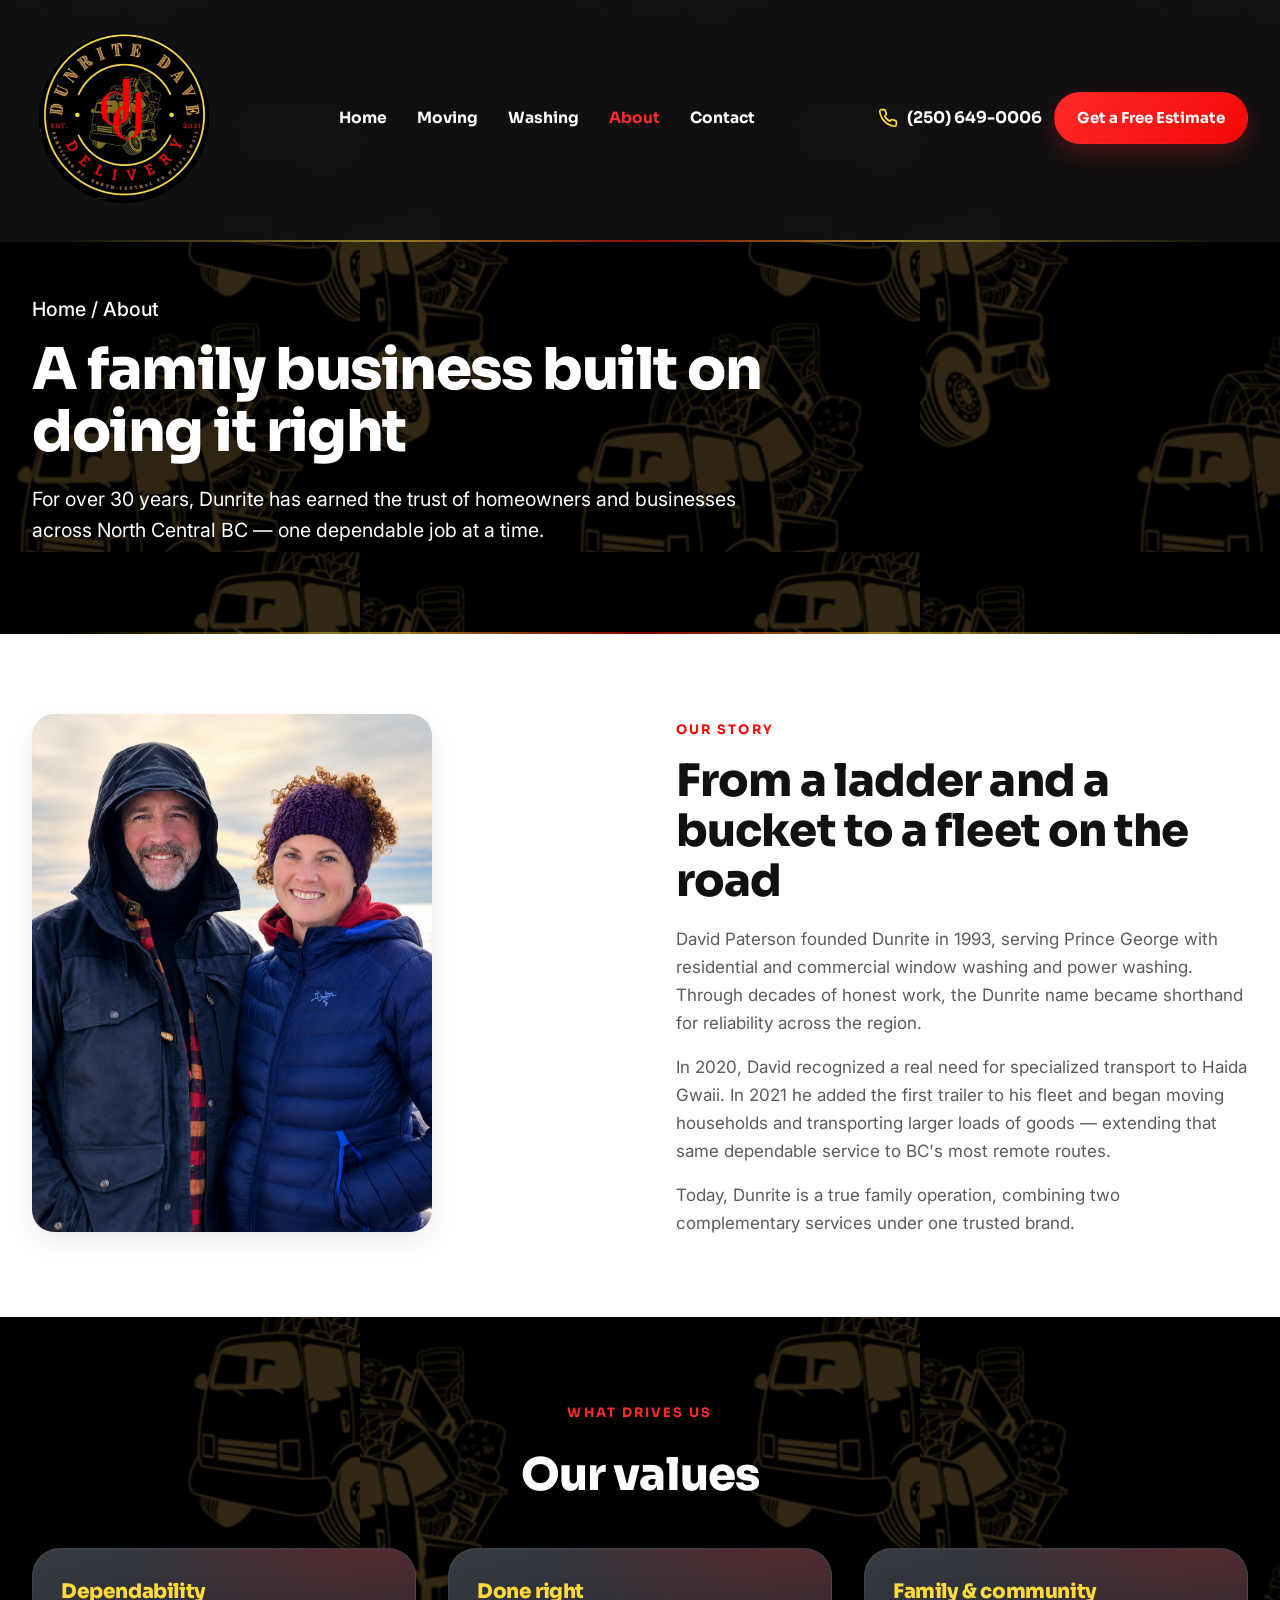
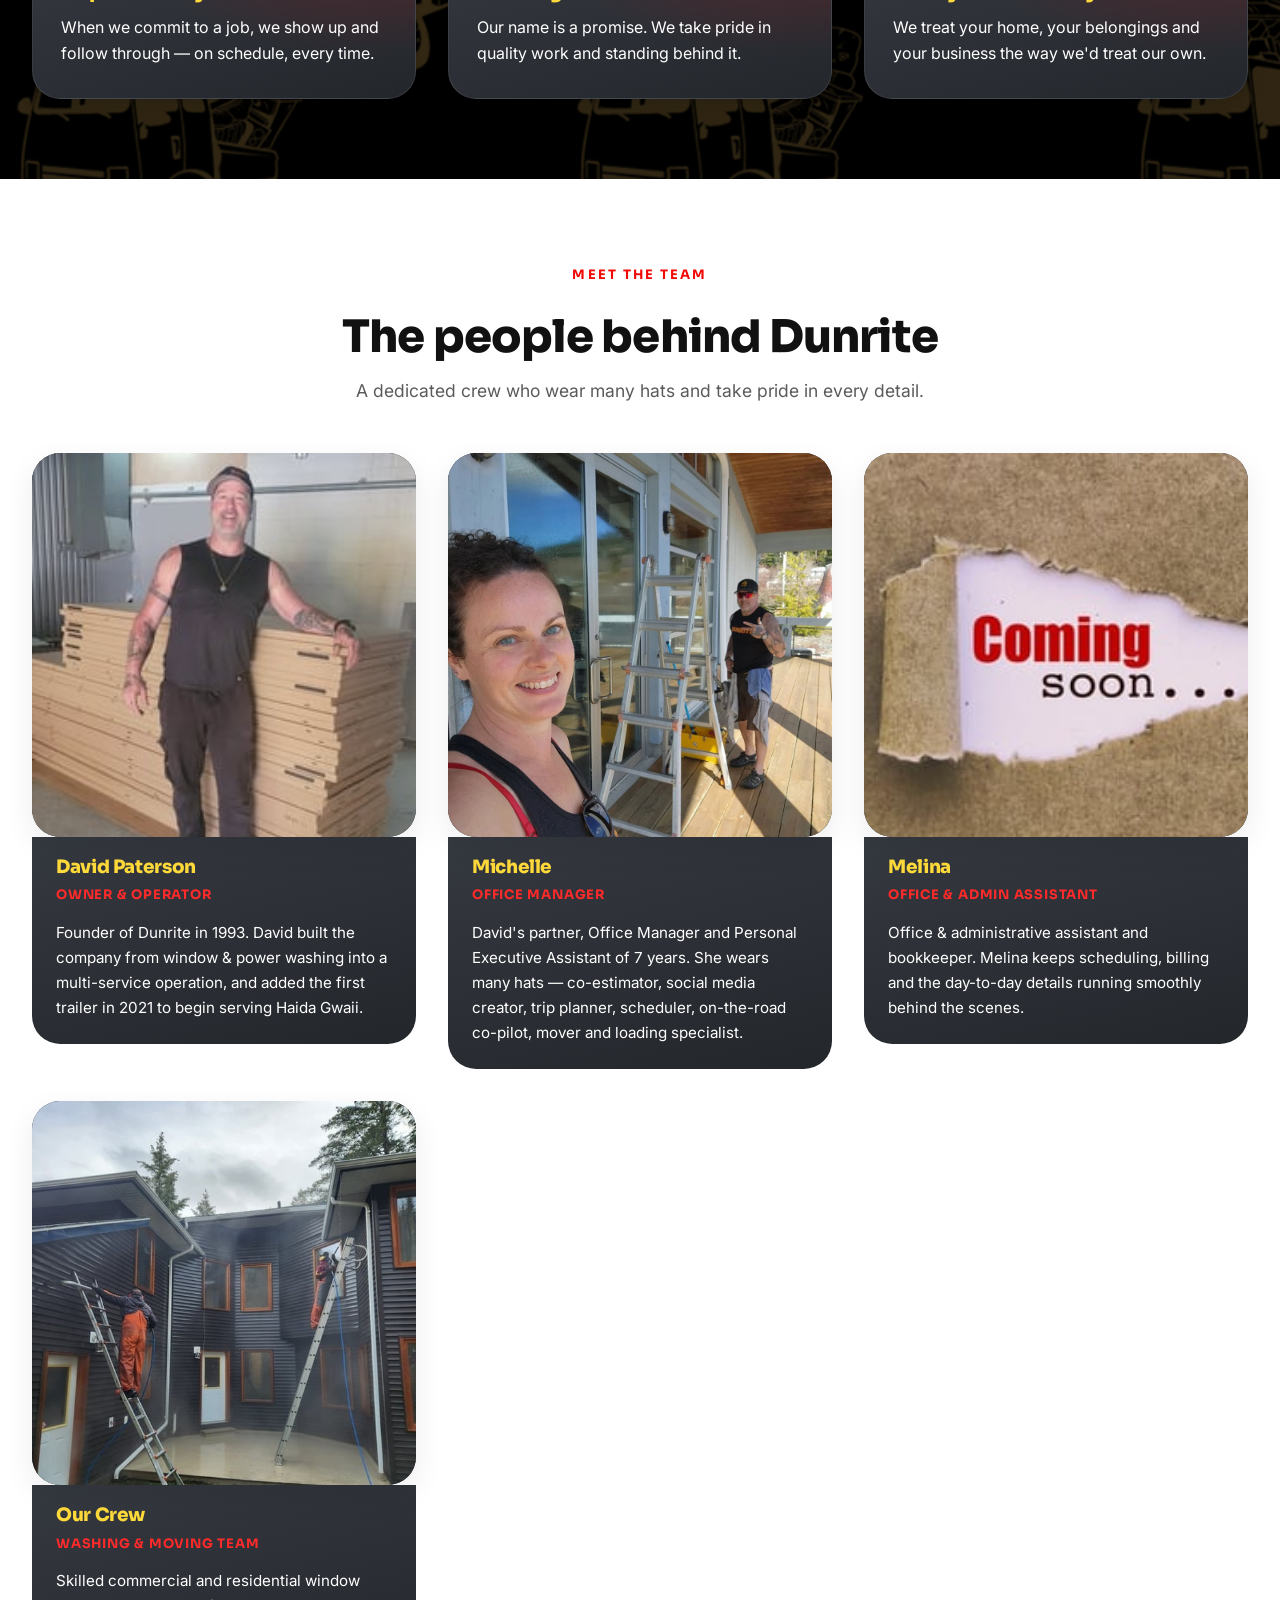
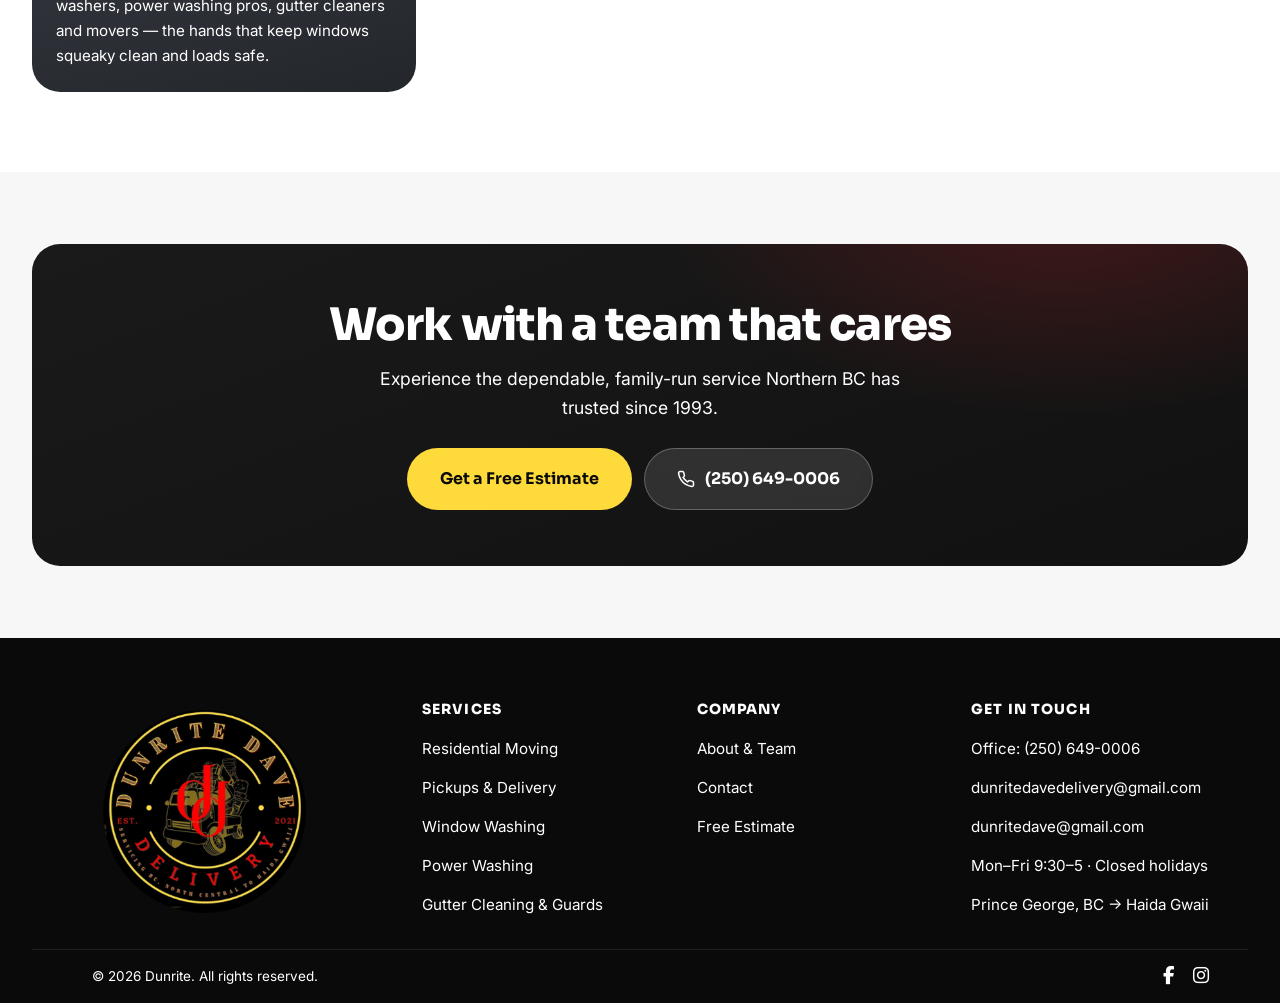
==== about.html @ dbf0aad1 "Initial commit: Dunrite v4 mockup near complete. Static HTML/CSS/JS site with modern retro branding," ====
<!DOCTYPE html>
<html lang="en">
<head>
  <meta charset="UTF-8" />
  <meta name="viewport" content="width=device-width, initial-scale=1.0" />
  <title>About &amp; Team | Dunrite — Family-owned since 1993</title>
  <meta name="description" content="Meet Dunrite — a family-owned Prince George business led by founder David Paterson, offering moving, delivery, window & power washing across BC since 1993." />
  <link rel="icon" type="image/svg+xml" href="assets/img/favicon.svg" />
  <link rel="preconnect" href="https://fonts.googleapis.com" />
  <link rel="preconnect" href="https://fonts.gstatic.com" crossorigin />
  <link href="https://fonts.googleapis.com/css2?family=Sora:wght@600;700;800&family=Inter:wght@400;500;600&display=swap" rel="stylesheet" />
  <link rel="stylesheet" href="assets/css/styles.css" />
  <link rel="stylesheet" href="https://cdnjs.cloudflare.com/ajax/libs/font-awesome/6.7.2/css/all.min.css" crossorigin="anonymous" referrerpolicy="no-referrer" />
</head>
<body class="page-about">

  <!-- ===== Header ===== -->
  <header class="site-header">
    <div class="container">
      <nav class="nav" aria-label="Primary">
        <a class="nav__logo" href="index.html" aria-label="Dunrite home">
          <img src="assets/img/dunrite-dave-logo-original-1.png" alt="Dunrite Moving Deliveries" />
        </a>
        <ul class="nav__links">
          <li><a href="index.html">Home</a></li>
          <li><a href="moving.html">Moving</a></li>
          <li><a href="washing.html">Washing</a></li>
          <li><a href="about.html" class="is-active">About</a></li>
          <li><a href="contact.html">Contact</a></li>
        </ul>
        <div class="nav__cta">
          <a class="nav__phone" href="tel:+12506490006">
            <svg viewBox="0 0 24 24" fill="none" stroke="currentColor" stroke-width="2" stroke-linecap="round" stroke-linejoin="round"><path d="M22 16.92v3a2 2 0 0 1-2.18 2 19.79 19.79 0 0 1-8.63-3.07 19.5 19.5 0 0 1-6-6 19.79 19.79 0 0 1-3.07-8.67A2 2 0 0 1 4.11 2h3a2 2 0 0 1 2 1.72c.13.96.36 1.9.7 2.81a2 2 0 0 1-.45 2.11L8.09 9.91a16 16 0 0 0 6 6l1.27-1.27a2 2 0 0 1 2.11-.45c.91.34 1.85.57 2.81.7A2 2 0 0 1 22 16.92z"/></svg>
            (250) 649-0006
          </a>
          <a class="btn btn--primary" href="contact.html">Get a Free Estimate</a>
          <button class="nav__toggle" aria-label="Toggle menu" aria-expanded="false"><span></span><span></span><span></span></button>
        </div>
      </nav>
    </div>
  </header>

  <main>
    <section class="page-hero page-hero--retro">
      <div class="container">
        <div class="page-hero__inner">
          <p class="breadcrumb"><a href="index.html">Home</a> / About</p>
          <h1>A family business built on doing it right</h1>
          <p>For over 30 years, Dunrite has earned the trust of homeowners and businesses across North Central BC — one dependable job at a time.</p>
        </div>
      </div>
    </section>

    <!-- Story -->
    <section class="section" id="our-story">
      <div class="container">
        <div class="split">
          <div class="split__media reveal">
            <img src="assets/img/photos/dave-michelle.jpg" alt="David Paterson and Michelle" data-fallback />
          </div>
          <div class="reveal" data-delay="1">
            <span class="eyebrow">Our story</span>
            <h2 class="h2" style="margin:14px 0 18px;">From a ladder and a bucket to a fleet on the road</h2>
            <p class="muted" style="margin-bottom:16px;">David Paterson founded Dunrite in 1993, serving Prince George with residential and commercial window washing and power washing. Through decades of honest work, the Dunrite name became shorthand for reliability across the region.</p>
            <p class="muted" style="margin-bottom:16px;">In 2020, David recognized a real need for specialized transport to Haida Gwaii. In 2021 he added the first trailer to his fleet and began moving households and transporting larger loads of goods — extending that same dependable service to BC's most remote routes.</p>
            <p class="muted" data-story-height-end>Today, Dunrite is a true family operation, combining two complementary services under one trusted brand.</p>
          </div>
        </div>
      </div>
    </section>

    <!-- Values -->
    <section class="section section--ink" id="our-values">
      <div class="container">
        <div class="section-head center reveal">
          <span class="eyebrow">What drives us</span>
          <h2 class="h2">Our values</h2>
        </div>
        <div class="grid grid--3">
          <article class="value-card reveal">
            <h3>Dependability</h3>
            <p>When we commit to a job, we show up and follow through — on schedule, every time.</p>
          </article>
          <article class="value-card reveal" data-delay="1">
            <h3>Done right</h3>
            <p>Our name is a promise. We take pride in quality work and standing behind it.</p>
          </article>
          <article class="value-card reveal" data-delay="2">
            <h3>Family &amp; community</h3>
            <p>We treat your home, your belongings and your business the way we'd treat our own.</p>
          </article>
        </div>
      </div>
    </section>

    <!-- Team -->
    <section class="section">
      <div class="container">
        <div class="section-head center reveal">
          <span class="eyebrow">Meet the team</span>
          <h2 class="h2">The people behind Dunrite</h2>
          <p>A dedicated crew who wear many hats and take pride in every detail.</p>
        </div>
        <div class="grid grid--3">
          <article class="team-card reveal">
            <div class="team-card__photo"><img src="assets/img/photos/dave.jpg" alt="David Paterson, Owner & Operator" data-fallback /></div>
            <div class="team-card__body">
              <h3>David Paterson</h3>
              <span class="team-card__role">Owner &amp; Operator</span>
              <p>Founder of Dunrite in 1993. David built the company from window &amp; power washing into a multi-service operation, and added the first trailer in 2021 to begin serving Haida Gwaii.</p>
            </div>
          </article>
          <article class="team-card reveal" data-delay="1">
            <div class="team-card__photo team-card__photo--left"><img src="assets/img/photos/michelle.jpg" alt="Michelle, Office Manager" data-fallback /></div>
            <div class="team-card__body">
              <h3>Michelle</h3>
              <span class="team-card__role">Office Manager</span>
              <p>David's partner, Office Manager and Personal Executive Assistant of 7 years. She wears many hats — co-estimator, social media creator, trip planner, scheduler, on-the-road co-pilot, mover and loading specialist.</p>
            </div>
          </article>
          <article class="team-card reveal" data-delay="2">
            <div class="team-card__photo team-card__photo--center"><img src="assets/img/photos/melina.jpg" alt="Melina, Office & Administrative Assistant" data-fallback /></div>
            <div class="team-card__body">
              <h3>Melina</h3>
              <span class="team-card__role">Office &amp; Admin Assistant</span>
              <p>Office &amp; administrative assistant and bookkeeper. Melina keeps scheduling, billing and the day-to-day details running smoothly behind the scenes.</p>
            </div>
          </article>
          <article class="team-card reveal">
            <div class="team-card__photo"><img src="assets/img/photos/crew.jpg" alt="Dunrite washing crew" data-fallback /></div>
            <div class="team-card__body">
              <h3>Our Crew</h3>
              <span class="team-card__role">Washing &amp; Moving Team</span>
              <p>Skilled commercial and residential window washers, power washing pros, gutter cleaners and movers — the hands that keep windows squeaky clean and loads safe.</p>
            </div>
          </article>
        </div>
      </div>
    </section>

    <!-- CTA -->
    <section class="section section--mist">
      <div class="container">
        <div class="cta-band reveal">
          <h2 class="h2">Work with a team that cares</h2>
          <p>Experience the dependable, family-run service Northern BC has trusted since 1993.</p>
          <div class="btn-row" style="justify-content:center;">
            <a class="btn btn--gold btn--lg" href="contact.html">Get a Free Estimate</a>
            <a class="btn btn--light btn--lg" href="tel:+12506490006">
              <svg viewBox="0 0 24 24" fill="none" stroke="currentColor" stroke-width="2" stroke-linecap="round" stroke-linejoin="round"><path d="M22 16.92v3a2 2 0 0 1-2.18 2 19.79 19.79 0 0 1-8.63-3.07 19.5 19.5 0 0 1-6-6 19.79 19.79 0 0 1-3.07-8.67A2 2 0 0 1 4.11 2h3a2 2 0 0 1 2 1.72c.13.96.36 1.9.7 2.81a2 2 0 0 1-.45 2.11L8.09 9.91a16 16 0 0 0 6 6l1.27-1.27a2 2 0 0 1 2.11-.45c.91.34 1.85.57 2.81.7A2 2 0 0 1 22 16.92z"/></svg>
              (250) 649-0006
            </a>
          </div>
        </div>
      </div>
    </section>
  </main>

  <footer class="footer">
    <div class="container">
      <div class="footer__grid">
        <div>
          <div class="footer__logo"><img src="assets/img/dunrite-dave-logo-original-1.png" alt="Dunrite Moving Deliveries" /></div>
        </div>
        <div>
          <h4>Services</h4>
          <ul>
            <li><a href="moving.html">Residential Moving</a></li>
            <li><a href="moving.html">Pickups &amp; Delivery</a></li>
            <li><a href="washing.html">Window Washing</a></li>
            <li><a href="washing.html">Power Washing</a></li>
            <li><a href="washing.html">Gutter Cleaning &amp; Guards</a></li>
          </ul>
        </div>
        <div>
          <h4>Company</h4>
          <ul>
            <li><a href="about.html">About &amp; Team</a></li>
            <li><a href="contact.html">Contact</a></li>
            <li><a href="contact.html">Free Estimate</a></li>
          </ul>
        </div>
        <div>
          <h4>Get in touch</h4>
          <ul>
            <li><a href="tel:+12506490006">Office: (250) 649-0006</a></li>
            <li><a href="mailto:dunritedavedelivery@gmail.com">dunritedavedelivery@gmail.com</a></li>
            <li><a href="mailto:dunritedave@gmail.com">dunritedave@gmail.com</a></li>
            <li><span>Mon–Fri 9:30–5 · Closed holidays</span></li>
            <li><span class="footer__service-area-line">Prince George, BC → Haida Gwaii</span></li>
          </ul>
        </div>
      </div>
      <div class="footer__bottom">
        <div class="footer__bottom-cell footer__bottom-cell--logo">
          <span class="footer__copyright">© <span id="year">2026</span> Dunrite. All rights reserved.</span>
        </div>
        <div class="footer__bottom-cell footer__bottom-cell--spacer" aria-hidden="true"></div>
        <div class="footer__bottom-cell footer__bottom-cell--spacer" aria-hidden="true"></div>
        <div class="footer__bottom-cell footer__bottom-cell--social">
          <div class="footer__social-anchor">
            <div class="footer__social">
              <a href="https://www.facebook.com/dunritedave/" aria-label="Facebook" target="_blank" rel="noopener noreferrer"><i class="fa-brands fa-facebook-f" aria-hidden="true"></i></a>
              <a href="https://www.instagram.com/dunritedave/" aria-label="Instagram" target="_blank" rel="noopener noreferrer"><i class="fa-brands fa-instagram" aria-hidden="true"></i></a>
            </div>
          </div>
        </div>
      </div>
    </div>
  </footer>

  <script src="assets/js/main.js" defer></script>
</body>
</html>
---- assets/css/styles.css ----
/* =========================================================
   Dunrite v4 — Modern retro (original logo + DUNRITEDAVE wordmark)
   Palette from dunritedave.ca: Red + Gold + Black
   ========================================================= */

:root {
  /* Brand */
  --ink-900: #0a0a0a;
  --ink:     #111111;
  --ink-700: #2a2a2a;
  --teal:    #f20805;
  --teal-bright: #ff2a2a;
  --gold:    #ffda3b;

  /* Neutrals */
  --paper:   #ffffff;
  --mist:    #f7f7f7;
  --cloud:   #ececec;
  --line:    #e0e0e0;
  --slate:   #5b5b5b;
  --text:    #1a1a1a;
  --muted-warm: #c9c4bc;
  --muted-warm-light: #e8e4de;
  --text-on-dark: #fff;

  /* System */
  --radius:  18px;
  --radius-sm: 12px;
  --radius-lg: 28px;
  --shadow-sm: 0 1px 2px rgba(17,17,17,.06), 0 2px 8px rgba(17,17,17,.05);
  --shadow:    0 12px 30px rgba(17,17,17,.10), 0 4px 10px rgba(17,17,17,.06);
  --shadow-lg: 0 30px 70px rgba(17,17,17,.20);
  --container: 1520px;
  --ease: cubic-bezier(.22,.61,.36,1);
  --hero-gap-below-nav: 2rem;

  --grad-teal: linear-gradient(135deg, var(--teal-bright), var(--teal));
  --grad-ink:  linear-gradient(160deg, #1a1a1a 0%, #111111 100%);

  /* Logo — width-led branding (height-only sizing shrinks portrait logos) */
  --logo-brand-width: 184px;
  --logo-brand-width-stuck: 152px;
  --logo-brand-width-tablet: 132px;
  --logo-brand-width-tablet-stuck: 116px;
  --logo-brand-width-mobile: 104px;
  --logo-brand-width-mobile-stuck: 92px;
  --logo-brand-crop: -16%;
  --logo-brand-frame-ratio: 0.92;
  --footer-logo-width: 219px;

  /* Charcoal card system */
  --charcoal-900: #23262b;
  --charcoal-800: #2c2f35;
  --charcoal-700: #353940;
  --card-bg: linear-gradient(165deg, var(--charcoal-700) 0%, var(--charcoal-800) 52%, var(--charcoal-900) 100%);
  --card-border: rgba(255, 255, 255, .09);
  --card-border-hover: rgba(255, 218, 59, .26);
  --card-radius: var(--radius-lg);
  --card-shadow: 0 2px 4px rgba(17, 17, 17, .04), 0 8px 22px rgba(17, 17, 17, .08), 0 1px 0 rgba(255, 255, 255, .04) inset;
  --card-shadow-hover: 0 4px 10px rgba(17, 17, 17, .06), 0 16px 34px rgba(17, 17, 17, .12), 0 0 0 1px rgba(255, 218, 59, .1);
  --card-padding: 32px 28px;
  --card-transition: transform .3s var(--ease), box-shadow .3s var(--ease), border-color .3s var(--ease);

  /* Photo depth — shadow only, no borders */
  --photo-radius: var(--radius-lg);
  --photo-shadow: 0 10px 30px rgba(0, 0, 0, .08);
}

/* ---------- Reset ---------- */
*, *::before, *::after { box-sizing: border-box; }
* { margin: 0; }
html { scroll-behavior: smooth; -webkit-text-size-adjust: 100%; }
body {
  font-family: 'Inter', system-ui, -apple-system, 'Segoe UI', Roboto, sans-serif;
  color: var(--text);
  background: var(--paper);
  line-height: 1.65;
  font-size: 17px;
  -webkit-font-smoothing: antialiased;
  text-rendering: optimizeLegibility;
  overflow-x: hidden;
}
img, svg, video { display: block; max-width: 100%; }
a { color: inherit; text-decoration: none; }
ul { list-style: none; padding: 0; }
h1, h2, h3, h4 { font-family: 'Sora', system-ui, sans-serif; line-height: 1.12; color: var(--ink); font-weight: 800; letter-spacing: -.02em; }

/* ---------- Layout ---------- */
.container { width: 100%; max-width: var(--container); margin-inline: auto; padding-inline: 32px; }
.section { padding: 80px 0; }
.section--tight { padding: 56px 0; }
.section--mist { background: var(--mist); }
.section--ink { background: var(--grad-ink); color: var(--text-on-dark); }
.section--ink h1, .section--ink h2, .section--ink h3 { color: #fff; }

.center { text-align: center; }
.maxw-680 { max-width: 680px; }
.mx-auto { margin-inline: auto; }
.sr-only {
  position: absolute; width: 1px; height: 1px; padding: 0; margin: -1px;
  overflow: hidden; clip: rect(0,0,0,0); white-space: nowrap; border: 0;
}

/* ---------- Typography helpers ---------- */
.eyebrow {
  display: inline-flex; align-items: center; gap: 8px;
  font-family: 'Sora', sans-serif; font-weight: 700;
  font-size: 12.5px; letter-spacing: .18em; text-transform: uppercase;
  color: var(--teal);
}

.section--ink .eyebrow { color: var(--teal-bright); }

.display { font-size: clamp(2.4rem, 5.4vw, 4.1rem); }
.h2 { font-size: clamp(1.9rem, 3.6vw, 2.8rem); }
.h3 { font-size: clamp(1.25rem, 2vw, 1.5rem); }
.lead { font-size: 1.18rem; color: var(--slate); }
.section--ink .lead { color: var(--text-on-dark); }
.section--ink .section-head p { color: var(--text-on-dark); }
.section--ink .muted { color: var(--text-on-dark); }
.muted { color: var(--slate); }
.text-teal { color: var(--teal); }

.section-head { max-width: 680px; margin-bottom: 48px; }
.section-head.center { margin-inline: auto; }
.section-head .eyebrow { margin-bottom: 14px; }
.section-head p { margin-top: 14px; font-size: 1.1rem; color: var(--slate); }

/* ---------- Buttons ---------- */
.btn {
  --btn-bg: var(--teal);
  display: inline-flex; align-items: center; justify-content: center; gap: 10px;
  font-family: 'Sora', sans-serif; font-weight: 700; font-size: 15px;
  padding: 15px 26px; border-radius: 999px; cursor: pointer;
  border: 1px solid transparent; background: var(--btn-bg); color: #fff;
  transition: transform .25s var(--ease), box-shadow .25s var(--ease), background .25s var(--ease);
  white-space: nowrap;
}
.btn svg { width: 18px; height: 18px; }
.btn:hover { transform: translateY(-2px); box-shadow: 0 14px 30px rgba(214,31,38,.35); }
.btn--primary { background: var(--grad-teal); box-shadow: 0 10px 24px rgba(214,31,38,.28); }
.btn--gold { background: var(--gold); color: var(--ink-900); }
.btn--gold:hover { box-shadow: 0 14px 30px rgba(230,197,74,.4); }
.btn--ghost { background: transparent; border-color: var(--line); color: var(--ink); }
.btn--ghost:hover { background: var(--mist); box-shadow: none; border-color: var(--cloud); }
.btn--light { background: rgba(255,255,255,.12); border-color: rgba(255,255,255,.25); color: #fff; backdrop-filter: blur(6px); }
.btn--light:hover { background: rgba(255,255,255,.2); box-shadow: none; }
.btn--lg { padding: 17px 32px; font-size: 16px; }
.btn--block { width: 100%; }

.btn-row { display: flex; flex-wrap: wrap; gap: 12px; }

/* ---------- Header / Nav ---------- */
.site-header {
  position: fixed; inset: 0 0 auto 0; z-index: 100;
  background: rgba(17,17,17,.94);
  backdrop-filter: blur(14px);
  transition: background .35s var(--ease), box-shadow .35s var(--ease), padding .35s var(--ease);
  padding: 30px 0 28px;
}
.site-header::after {
  content: "";
  position: absolute;
  left: 0; right: 0; bottom: 0;
  height: 2px;
  background: linear-gradient(90deg, transparent 4%, var(--gold) 30%, var(--teal) 50%, var(--gold) 70%, transparent 96%);
  opacity: .55;
  pointer-events: none;
}
.site-header.is-stuck { background: rgba(17,17,17,.98); box-shadow: var(--shadow-sm); padding: 20px 0 18px; }
.site-header.is-stuck::after { opacity: .75; }
.nav {
  position: relative;
  display: grid;
  grid-template-columns: auto 1fr auto;
  align-items: center;
  gap: 20px 36px;
  transform: translateY(-4px);
}

.nav__logo {
  position: relative;
  display: flex;
  align-items: center;
  justify-content: center;
  flex-shrink: 0;
  overflow: visible;
  width: var(--logo-brand-width);
  height: var(--logo-brand-width);
}
.nav__logo img {
  position: relative;
  width: 100%;
  height: auto;
  max-width: none;
  display: block;
  object-fit: contain;
  margin-block: 0;
  transition: width .35s var(--ease);
}
.site-header.is-stuck .nav__logo {
  width: var(--logo-brand-width-stuck);
  height: var(--logo-brand-width-stuck);
}

.nav__links {
  display: flex;
  align-items: center;
  justify-content: center;
  flex-wrap: nowrap;
  gap: 2px;
  margin: 0;
  min-width: 0;
}
.nav__links li { display: flex; align-items: center; }
.nav__links a {
  font-family: 'Sora', sans-serif; font-weight: 700; font-size: 15.5px;
  line-height: 1.2;
  white-space: nowrap;
  color: var(--text-on-dark); padding: 10px 14px; border-radius: 10px; transition: color .2s, background .2s;
}
.site-header.is-stuck .nav__links a { color: var(--text-on-dark); }
.nav__links a:hover { color: var(--gold); }
.site-header.is-stuck .nav__links a:hover { color: var(--gold); background: rgba(255,255,255,.08); }
.nav__links a.is-active { color: var(--teal-bright); }
.site-header.is-stuck .nav__links a.is-active { color: var(--teal-bright); }

.nav__cta {
  display: flex;
  align-items: center;
  justify-content: flex-end;
  gap: 12px;
  flex-shrink: 0;
}
.nav__cta .btn {
  padding: 13px 22px;
  font-size: 15px;
  white-space: nowrap;
}
.nav__phone {
  display: inline-flex;
  align-items: center;
  gap: 9px;
  flex-shrink: 0;
  white-space: nowrap;
  font-family: 'Sora', sans-serif; font-weight: 700; font-size: 16px; color: #fff;
}
.site-header.is-stuck .nav__phone { color: #fff; }
.nav__phone svg { width: 20px; height: 20px; color: var(--gold); }
.site-header.is-stuck .nav__phone svg { color: var(--gold); }

.nav__toggle {
  display: none; background: none; border: 0; cursor: pointer; padding: 8px;
  width: 44px; height: 44px; border-radius: 10px;
}
.nav__toggle span { display: block; width: 24px; height: 2px; background: #fff; margin: 5px auto; border-radius: 2px; transition: .3s var(--ease); }
.site-header.is-stuck .nav__toggle span { background: #fff; }
.nav.is-open .nav__toggle span:nth-child(1) { transform: translateY(7px) rotate(45deg); }
.nav.is-open .nav__toggle span:nth-child(2) { opacity: 0; }
.nav.is-open .nav__toggle span:nth-child(3) { transform: translateY(-7px) rotate(-45deg); }

.hero--retro {
  background: #000;
}
.hero.hero--retro::before {
  content: "";
  position: absolute;
  inset: 0;
  z-index: 0;
  pointer-events: none;
  background-color: #000;
  background-image: url('../img/photos/truck-pattern.png');
  background-repeat: repeat;
  background-size: min(560px, 44vw) auto;
  background-position: center center;
}
.hero.hero--retro .container {
  position: relative;
  z-index: 1;
}
.hero__wordmark {
  display: block;
  width: min(100%, 580px);
  height: auto;
  margin-bottom: 16px;
  filter:
    drop-shadow(0 4px 0 rgba(242,8,5,.35))
    drop-shadow(0 10px 28px rgba(0,0,0,.5));
}
.hero__tagline {
  font-family: 'Sora', sans-serif;
  font-size: clamp(1.2rem, 2.4vw, 1.55rem);
  font-weight: 700;
  color: var(--gold);
  letter-spacing: .06em;
  text-transform: uppercase;
  margin-bottom: 18px;
  max-width: 560px;
}
.hero__tagline .accent { color: #fff; }

/* ---------- Hero ---------- */
.hero {
  position: relative; padding: calc(262px + var(--hero-gap-below-nav)) 0 116px; overflow: hidden;
  background: var(--grad-ink); color: #fff;
}
.hero::before {
  content: ""; position: absolute; inset: 0;
  background:
    radial-gradient(900px 500px at 78% -10%, rgba(214,31,38,.22), transparent 60%),
    radial-gradient(700px 500px at -10% 110%, rgba(230,197,74,.12), transparent 55%);
  pointer-events: none;
}
.hero__grid { position: relative; display: grid; grid-template-columns: 1fr 1fr; gap: 48px; align-items: start; }
.hero__badge {
  display: inline-flex; align-items: center; gap: 10px; margin-bottom: 20px;
  padding: 8px 16px; border-radius: 999px; font-size: 13px; font-weight: 600;
  background: rgba(255,255,255,.08); border: 1px solid rgba(255,255,255,.16); color: var(--text-on-dark);
}
.hero__badge b { color: var(--teal-bright); font-weight: 700; }
.hero h1 { color: #fff; font-size: clamp(2.9rem, 6.4vw, 4.85rem); line-height: 1.05; margin-bottom: 22px; }
.hero h1 .accent { background: var(--grad-teal); -webkit-background-clip: text; background-clip: text; color: transparent; }
.hero__sub { font-size: 1.22rem; color: var(--text-on-dark); max-width: 560px; margin-bottom: 32px; }
.hero .btn-row { margin-bottom: 36px; }
.hero__trust { display: flex; flex-wrap: wrap; gap: 28px; }
.hero__trust div { display: flex; flex-direction: column; }
.hero__trust b { font-family: 'Sora', sans-serif; font-size: 1.85rem; color: #fff; }
.hero__trust span { font-size: 13px; color: var(--text-on-dark); letter-spacing: .02em; }

.hero__art { position: relative; align-self: start; width: 100%; }
.hero__art .frame {
  position: relative;
  border-radius: var(--photo-radius);
  overflow: hidden;
  border: none;
  box-shadow: var(--photo-shadow);
  aspect-ratio: auto;
  height: var(--hero-copy-height, auto);
  background: #1a1a1a;
}
.hero__art .frame img { width: 100%; height: 100%; object-fit: cover; object-position: center; }
.hero__chip {
  position: absolute; left: 0; right: 0; bottom: 0;
  display: flex; align-items: center; gap: 12px;
  padding: 14px 18px;
  background: linear-gradient(180deg, transparent 0%, rgba(17,17,17,.55) 28%, rgba(17,17,17,.92) 100%);
  border-top: 1px solid rgba(255,255,255,.08);
  color: #fff;
}
.hero__chip .ic { width: 40px; height: 40px; border-radius: 10px; background: var(--grad-teal); display: grid; place-items: center; flex: none; }
.hero__chip .ic svg { width: 20px; height: 20px; color: #fff; }
.hero__chip b { display: block; font-family: 'Sora', sans-serif; font-size: 14.5px; color: #fff; }
.hero__chip span { font-size: 12px; color: var(--text-on-dark); line-height: 1.35; }

/* straight divider under hero */
.hero__wave {
  position: absolute; left: 0; right: 0; bottom: 0;
  height: 2px;
  background: linear-gradient(90deg, transparent 4%, var(--gold) 30%, var(--teal) 50%, var(--gold) 70%, transparent 96%);
  opacity: .55;
  pointer-events: none;
}

/* ---------- Marquee strip ---------- */
.strip { background: var(--ink-900); color: var(--text-on-dark); padding: 18px 0; }
.strip__viewport { overflow: hidden; }
.strip__track { display: flex; gap: 36px; align-items: center; white-space: nowrap; animation: marquee 28s linear infinite; width: max-content; }
.strip__track span { display: inline-flex; align-items: center; gap: 10px; font-family: 'Sora', sans-serif; font-weight: 600; font-size: 14px; letter-spacing: .04em; }
.strip__track span::after { content: "•"; color: var(--teal); margin-left: 36px; }
@keyframes marquee { to { transform: translateX(-50%); } }

/* ---------- Service cards ---------- */
.grid { display: grid; gap: 32px; }
.grid--2 { grid-template-columns: repeat(2, 1fr); }
.grid--3 { grid-template-columns: repeat(3, 1fr); }
.grid--4 { grid-template-columns: repeat(4, 1fr); }

.pillar {
  position: relative; border-radius: var(--radius-lg); overflow: hidden;
  min-height: 440px; display: flex; flex-direction: column; justify-content: flex-end;
  padding: 32px; color: #fff; box-shadow: var(--shadow); isolation: isolate;
}
.grid--pillars .pillar {
  aspect-ratio: 1 / 1;
  min-height: 0;
  padding: 28px;
}
.pillar__bg { position: absolute; inset: 0; z-index: -2; }
.pillar__bg img {
  width: 100%;
  height: 100%;
  object-fit: cover;
  object-position: center;
  filter: contrast(1.06) saturate(1.1);
}
.pillar[data-service="moving"] .pillar__bg img { object-position: center 42%; }
.pillar::after {
  content: "";
  position: absolute;
  left: 0;
  right: 0;
  bottom: 0;
  height: 34%;
  z-index: -1;
  pointer-events: none;
  background: linear-gradient(
    180deg,
    transparent 0%,
    rgba(44, 47, 53, .5) 42%,
    rgba(35, 38, 43, .85) 100%
  );
}
.pillar .tag,
.pillar h3,
.pillar p,
.pillar .link {
  position: relative;
  z-index: 1;
  text-shadow: 0 1px 3px rgba(0, 0, 0, .5);
}
.pillar .tag { font-size: 12.5px; font-weight: 700; letter-spacing: .14em; text-transform: uppercase; color: var(--teal-bright); margin-bottom: 12px; display: block; }
.pillar h3 { color: #fff; font-size: 1.7rem; margin-bottom: 12px; }
.pillar p { color: var(--text-on-dark); margin-bottom: 20px; }
.pillar .link { display: inline-flex; align-items: center; gap: 8px; font-family: 'Sora', sans-serif; font-weight: 700; font-size: 14.5px; color: #fff; transition: gap .25s var(--ease); }
.pillar .link svg { width: 18px; height: 18px; }
.pillar:hover .link { gap: 14px; color: var(--gold); }

/* ---------- Shared card system (charcoal) ---------- */
.service-card,
.value-card,
.review,
.card,
#service-area .split__media.route-callout {
  position: relative;
  overflow: hidden;
  background: var(--card-bg);
  border: 1px solid var(--card-border);
  border-radius: var(--card-radius);
  box-shadow: var(--card-shadow);
  transition: var(--card-transition);
}

.service-card:hover,
.value-card:hover,
.review:hover,
.card:hover {
  transform: translateY(-4px);
  box-shadow: var(--card-shadow-hover);
  border-color: var(--card-border-hover);
}

.team-card {
  position: relative;
  overflow: visible;
  border: none;
  box-shadow: none;
  background: transparent;
  transition: transform .3s var(--ease);
}

.team-card:hover {
  transform: translateY(-4px);
}

/* Service / contact info cards — red left accent */
.service-card {
  border-left: 4px solid var(--teal);
  padding: var(--card-padding);
  height: 100%;
}
.service-card > * { position: relative; }
.service-card h3,
.service-card b {
  color: var(--gold);
  font-family: 'Sora', sans-serif;
  font-size: 1.2rem;
  margin-bottom: 10px;
  padding-bottom: 12px;
  border-bottom: 1px solid rgba(255, 218, 59, .22);
  display: block;
}
.service-card p,
.service-card span,
.service-card a {
  color: var(--text-on-dark);
  font-size: .98rem;
  line-height: 1.65;
  margin: 0;
  transition: color .2s;
}
.service-card a:hover { color: var(--gold); }
.service-card:hover { border-left-color: var(--gold); }
.service-card:hover h3,
.service-card:hover b { border-bottom-color: rgba(255, 218, 59, .4); }

#moving-services .ic,
#washing-services .ic { display: none !important; }

/* Light service grid sections */
#moving-services,
#washing-services {
  background: linear-gradient(180deg, #fff 0%, var(--mist) 100%);
}

/* Form / feature panel card */
.card {
  padding: 28px;
  height: 100%;
}
.card h2,
.card h3 { color: var(--gold); }
.card p,
.card .muted { color: var(--text-on-dark); }
.card .field label { color: var(--text-on-dark); }

/* Contact page — form card aligns to contact info cards stack */
.contact-split {
  display: grid;
  grid-template-columns: 1fr 1fr;
  column-gap: 52px;
  row-gap: 26px;
}
.contact-split__intro { grid-column: 1; }
.contact-split__intro .h2 { margin: 14px 0 0; }
.contact-split__pair {
  grid-column: 1 / -1;
  display: grid;
  grid-template-columns: 1fr 1fr;
  gap: 52px;
  align-items: start;
}
.contact-cards {
  display: flex;
  flex-direction: column;
  gap: 16px;
}
.contact-split__social { grid-column: 1; margin-top: 0; }
.contact-split__social a {
  width: 40px;
  height: 40px;
  border-radius: 11px;
  display: grid;
  place-items: center;
  transition: background .25s, transform .25s;
}
.contact-split__social a:hover { transform: translateY(-2px); }
.contact-split__social svg { width: 19px; height: 19px; }
.contact-split__form {
  display: flex;
  flex-direction: column;
  padding: 24px 28px;
  overflow: hidden;
}
.contact-split__form-title { margin-bottom: 6px; }
.contact-split__form-lead { margin-bottom: 16px; font-size: .96rem; }
.contact-split__form .form {
  flex: 1;
  display: flex;
  flex-direction: column;
  gap: 12px;
  min-height: 0;
}
.contact-split__form .form .field:has(textarea) {
  flex: 1;
  display: flex;
  flex-direction: column;
  min-height: 0;
}
.contact-split__form .form .field:has(textarea) textarea {
  flex: 1;
  min-height: 0;
  resize: none;
}

/* check list */
.checks { display: grid; gap: 11px; }
.checks li { display: flex; gap: 12px; align-items: flex-start; color: var(--text); }
.checks li svg { width: 22px; height: 22px; color: var(--teal); flex: none; margin-top: 2px; }
.section--ink .checks li { color: var(--text-on-dark); }
.section--ink .checks li svg { color: var(--teal-bright); }

/* ---------- Stats band ---------- */
.stats { display: grid; grid-template-columns: repeat(4,1fr); gap: 32px; }
.stat { text-align: center; padding: 12px; }
.stat b { display: block; font-family: 'Sora', sans-serif; font-weight: 800; font-size: clamp(2.2rem,4vw,3rem); background: var(--grad-teal); -webkit-background-clip: text; background-clip: text; color: transparent; }
.stat span { color: var(--slate); font-size: 14.5px; font-weight: 500; }
.section--ink .stat span { color: var(--text-on-dark); }

/* ---------- Split feature ---------- */
.split { display: grid; grid-template-columns: 1fr 1fr; gap: 52px; align-items: center; }
.split__media {
  border-radius: var(--photo-radius);
  overflow: hidden;
  border: none;
  box-shadow: var(--photo-shadow);
  aspect-ratio: 5/4;
  background: var(--mist);
}
.split__media > img { width: 100%; height: 100%; object-fit: cover; }
.split__media--full { aspect-ratio: auto; height: auto; }
.split__media--full > img { height: auto; object-fit: contain; }
.split__media--brand {
  display: flex;
  align-items: center;
  justify-content: center;
  background: var(--card-bg);
  border: 1px solid var(--card-border);
  box-shadow: var(--card-shadow);
  padding: 28px 24px;
}
.brand-card {
  display: flex;
  flex-direction: column;
  align-items: center;
  justify-content: center;
  text-align: center;
  gap: 18px;
  width: 100%;
  height: 100%;
}
.brand-card__wordmark {
  width: min(98%, 500px);
  height: auto;
  display: block;
  flex-shrink: 0;
}
.brand-card__logo {
  width: min(86%, 380px);
  height: auto;
  max-height: 62%;
  display: block;
  object-fit: contain;
  flex: 1 1 auto;
}
.split--rev .split__media { order: 2; }

/* Moving page — specialized transport intro (portrait photo) */
#moving-intro {
  padding-bottom: 40px;
}
#moving-intro .moving-intro {
  grid-template-columns: 420px minmax(0, 1fr);
  gap: 6rem;
  align-items: center;
}
#moving-intro .moving-intro__media {
  width: 420px;
  max-width: 100%;
  height: 560px;
  aspect-ratio: auto;
  justify-self: start;
}
#moving-intro .moving-intro__media img {
  object-fit: cover;
  object-position: 68% center;
}
#moving-intro .moving-intro__copy {
  max-width: none;
  align-self: center;
}
#moving-intro .moving-intro__copy .eyebrow {
  font-size: 13px;
  letter-spacing: .2em;
  margin-bottom: 2px;
}
#moving-intro .moving-intro__copy .h2 {
  font-size: clamp(2.25rem, 4.2vw, 3.3rem);
  line-height: 1.08;
  letter-spacing: -0.025em;
  margin: 16px 0 22px;
}
#moving-intro .moving-intro__copy .muted {
  font-size: 1.0625rem;
  margin: 0 0 18px;
  line-height: 1.7;
}
#moving-intro .moving-intro__copy .muted:last-child {
  margin-bottom: 0;
}

/* About — Our story photo aligned to text block height */
#our-story .split { align-items: start; }
#our-story .split__media {
  aspect-ratio: auto;
  max-width: 400px;
  width: 100%;
  height: var(--our-story-media-height, auto);
}
#our-story .split__media img {
  object-fit: cover;
  object-position: top center;
}

/* Moving — Where we travel (Vancouver Island banner) */
#travel-routes.section--travel-banner {
  position: relative;
  color: #fff;
  overflow: hidden;
  padding-block: 80px;
  min-height: 720px;
  display: flex;
  align-items: center;
}
#travel-routes.section--travel-banner::before {
  content: "";
  position: absolute;
  inset: 0;
  z-index: 0;
  background: url('../img/photos/highway-routes-banner-3840.jpg') center 58% / cover no-repeat;
}
#travel-routes.section--travel-banner::after {
  content: "";
  position: absolute;
  inset: 0;
  z-index: 0;
  background: linear-gradient(
    180deg,
    rgba(23, 25, 28, .52) 0%,
    rgba(23, 25, 28, .38) 42%,
    rgba(23, 25, 28, .38) 58%,
    rgba(23, 25, 28, .52) 100%
  );
}
#travel-routes .container { position: relative; z-index: 1; width: 100%; }
#travel-routes .travel-routes { width: 100%; }
#travel-routes .section-head { max-width: 720px; margin-inline: auto; margin-bottom: 40px; }
#travel-routes .section-head .eyebrow {
  color: var(--gold);
  letter-spacing: .2em;
  text-shadow: 0 1px 8px rgba(0, 0, 0, .55);
}
#travel-routes .section-head h2 {
  color: #fff;
  text-shadow: 0 2px 20px rgba(0, 0, 0, .55), 0 1px 3px rgba(0, 0, 0, .45);
}
#travel-routes .section-head p {
  color: var(--text-on-dark);
  font-size: 1.1rem;
  text-shadow: 0 1px 12px rgba(0, 0, 0, .45);
}
#travel-routes .travel-routes__grid {
  display: grid;
  grid-template-columns: repeat(3, 1fr);
  gap: 20px;
  max-width: 1180px;
  margin-inline: auto;
  padding: 0;
  list-style: none;
}
#travel-routes .travel-routes__grid li {
  display: flex;
  align-items: center;
  gap: 16px;
  min-height: 76px;
  padding: 24px 26px;
  background: linear-gradient(165deg, rgba(53, 57, 64, .97) 0%, rgba(35, 38, 43, .98) 100%);
  border: 1px solid rgba(255, 255, 255, .14);
  border-left: 4px solid var(--teal);
  border-radius: var(--radius-sm);
  box-shadow: 0 10px 32px rgba(0, 0, 0, .38), 0 0 0 1px rgba(0, 0, 0, .25);
  color: var(--text-on-dark);
  font-family: 'Sora', sans-serif;
  font-weight: 700;
  font-size: 1.125rem;
  line-height: 1.45;
  transition: transform .25s var(--ease), box-shadow .25s var(--ease), border-color .25s var(--ease);
}
#travel-routes .travel-routes__grid li:hover {
  transform: translateY(-2px);
  border-left-color: var(--gold);
  border-color: rgba(255, 218, 59, .22);
  box-shadow: 0 14px 36px rgba(0, 0, 0, .42), 0 0 0 1px rgba(255, 218, 59, .12);
}
#travel-routes .travel-routes__grid li svg {
  width: 26px;
  height: 26px;
  flex: none;
  color: var(--gold);
}

/* Service area — highway banner (same image + overlay as travel routes) */
#service-area.section--route {
  position: relative;
  color: #fff;
  overflow: hidden;
}
#service-area.section--route::before {
  content: "";
  position: absolute;
  inset: 0;
  z-index: 0;
  background: url('../img/photos/highway-routes-banner-3840.jpg') center 58% / cover no-repeat;
}
#service-area.section--route::after {
  content: "";
  position: absolute;
  inset: 0;
  z-index: 0;
  background: linear-gradient(
    180deg,
    rgba(23, 25, 28, .52) 0%,
    rgba(23, 25, 28, .38) 42%,
    rgba(23, 25, 28, .38) 58%,
    rgba(23, 25, 28, .52) 100%
  );
}
#service-area.section--route .container { position: relative; z-index: 1; }
#service-area.section--route h2,
#service-area.section--route h3 {
  color: #fff;
  text-shadow: 0 2px 16px rgba(0,0,0,.55), 0 1px 3px rgba(0,0,0,.75);
}
#service-area.section--route .route-copy {
  color: #fff;
  font-size: 1.06rem;
  line-height: 1.65;
  margin: 0 0 14px;
  max-width: 54ch;
  text-shadow: 0 1px 10px rgba(0,0,0,.5), 0 1px 2px rgba(0,0,0,.65);
}
#service-area.section--route .route-copy:last-of-type { margin-bottom: 22px; }
#service-area.section--route .eyebrow {
  color: var(--gold);
  text-shadow: 0 1px 8px rgba(0,0,0,.55);
}
#service-area.section--route .area__list li {
  color: #fff;
  border-color: rgba(255,255,255,.22);
  text-shadow: 0 1px 8px rgba(0,0,0,.45);
}
#service-area.section--route .area__list li svg { color: var(--gold); }

/* Service area — route callout (text from original graphic) */
#service-area .split__media.route-callout {
  width: 100%;
  max-width: min(360px, 100%);
  height: var(--service-area-media-height, auto);
  justify-self: end;
  display: flex;
  align-items: center;
  justify-content: center;
  padding: var(--card-padding);
  aspect-ratio: auto;
}
.route-callout__inner { text-align: center; width: 100%; }
.route-callout__hwy {
  margin: 0 0 10px;
  font-family: 'Sora', sans-serif;
  font-weight: 800;
  font-size: clamp(1.75rem, 3vw, 2.35rem);
  letter-spacing: .04em;
  line-height: 1;
  color: var(--gold);
  text-shadow: none;
}
.route-callout__cities { margin: 0; }
.route-callout__cities span {
  display: block;
  font-family: 'Sora', sans-serif;
  font-weight: 800;
  font-size: clamp(1.05rem, 2.1vw, 1.4rem);
  letter-spacing: .03em;
  line-height: 1.15;
  color: #fff;
  text-shadow: none;
}
.route-callout__script {
  margin: 14px 0 16px;
  font-family: 'Dancing Script', cursive;
  font-size: clamp(1.35rem, 2.5vw, 1.75rem);
  font-weight: 600;
  line-height: 1.2;
  color: var(--text-on-dark);
  text-shadow: none;
}
.route-callout__logo {
  display: block;
  width: 88px;
  height: 88px;
  margin: 0 auto 14px;
  object-fit: contain;
  filter: drop-shadow(0 4px 10px rgba(0, 0, 0, .25));
}
.route-callout__brand {
  margin: 0;
  font-family: 'Sora', sans-serif;
  font-weight: 800;
  font-size: clamp(.92rem, 1.7vw, 1.12rem);
  letter-spacing: .07em;
  line-height: 1.2;
  color: var(--teal-bright);
  text-shadow: none;
}

/* Service area — image height aligned to eyebrow → North Central BC row */
#service-area .split { align-items: start; }
#service-area .split__media:not(.route-callout) {
  aspect-ratio: auto;
  width: fit-content;
  max-width: 100%;
  height: var(--service-area-media-height, auto);
  justify-self: end;
  background: transparent;
  display: flex;
  align-items: center;
  justify-content: center;
  overflow: hidden;
}
#service-area .split__media:not(.route-callout) img {
  display: block;
  width: auto;
  height: 100%;
  max-width: 100%;
  object-fit: contain;
  object-position: center;
}

/* ---------- Service area / route ---------- */
.area__list { display: grid; grid-template-columns: repeat(2,1fr); gap: 10px 28px; margin-top: 24px; }
.area__list li { display: flex; gap: 12px; align-items: center; padding: 11px 0; border-bottom: 1px solid var(--line); }
.area__list li svg { width: 20px; height: 20px; color: var(--teal); flex: none; }
.section--ink .area__list li { border-color: rgba(255,255,255,.12); }

/* ---------- Team ---------- */
.team-card { height: 100%; }
.team-card__photo {
  aspect-ratio: 1/1;
  background: var(--charcoal-900);
  overflow: hidden;
  border-radius: var(--photo-radius);
  box-shadow: var(--photo-shadow);
}
.team-card__photo img {
  width: 100%;
  height: 100%;
  object-fit: cover;
  object-position: top center;
}
.team-card__photo--center img {
  object-position: center center;
}
.team-card__photo--left img {
  object-position: left center;
}
.team-card__body {
  padding: 20px 24px 24px;
  border-radius: 0 0 var(--card-radius) var(--card-radius);
  background: var(--card-bg);
}
.team-card__body h3 { font-size: 1.15rem; margin-bottom: 2px; color: var(--gold); }
.team-card__role { color: var(--teal-bright); font-weight: 700; font-size: 13px; letter-spacing: .06em; text-transform: uppercase; font-family: 'Sora',sans-serif; }
.team-card__body p { margin-top: 12px; color: var(--text-on-dark); font-size: .95rem; }

/* ---------- Reviews ---------- */
.review { padding: 28px; height: 100%; display: flex; flex-direction: column; }
.review .stars { color: var(--gold); letter-spacing: 3px; margin-bottom: 14px; font-size: 16px; }
.review p { font-size: 1.05rem; color: var(--text-on-dark); margin-bottom: 18px; flex: 1; }
.review .who { display: flex; align-items: center; gap: 12px; }
.review .avatar { width: 44px; height: 44px; border-radius: 50%; background: var(--grad-teal); color: #fff; display: grid; place-items: center; font-family: 'Sora',sans-serif; font-weight: 700; }
.review .who b { font-family: 'Sora',sans-serif; font-size: 15px; display: block; color: #fff; }
.review .who span { font-size: 13px; color: var(--text-on-dark); }

/* ---------- CTA band ---------- */
.cta-band { position: relative; border-radius: var(--radius-lg); padding: 52px 48px; background: var(--grad-ink); color: #fff; overflow: hidden; text-align: center; }
.cta-band::before { content: ""; position: absolute; inset: 0; background: radial-gradient(700px 400px at 85% -20%, rgba(214,31,38,.25), transparent 60%); }
.cta-band > * { position: relative; }
.cta-band h2 { color: #fff; margin-bottom: 14px; }
.cta-band p { color: var(--text-on-dark); max-width: 560px; margin: 0 auto 26px; font-size: 1.1rem; }

/* About — Our values (truck pattern + value cards) */
#our-values {
  position: relative;
  overflow: hidden;
  background: var(--charcoal-900);
}
#our-values::before {
  content: "";
  position: absolute;
  inset: 0;
  z-index: 0;
  pointer-events: none;
  background-color: var(--charcoal-900);
  background-image: url('../img/photos/truck-pattern.png');
  background-repeat: repeat;
  background-size: min(560px, 44vw) auto;
  background-position: center center;
}
#our-values .container { position: relative; z-index: 1; }
.value-card {
  padding: var(--card-padding);
  height: 100%;
}
.value-card::before {
  content: "";
  position: absolute;
  inset: 0;
  background: radial-gradient(420px 220px at 88% -15%, rgba(242, 8, 5, .22), transparent 58%);
  pointer-events: none;
}
.value-card > * { position: relative; }
.value-card h3 {
  color: var(--gold);
  font-size: 1.25rem;
  margin-bottom: 12px;
}
.value-card p {
  color: var(--text-on-dark);
  font-size: 1rem;
  line-height: 1.6;
  margin: 0;
}

/* About page — layout polish (nav uses global styles only) */
body.page-about .page-hero__inner { max-width: 840px; }
body.page-about .page-hero h1 {
  font-size: clamp(2.5rem, 5vw, 3.6rem);
  margin: 14px 0 20px;
  line-height: 1.08;
  font-weight: 800;
  letter-spacing: -0.025em;
  text-shadow: 0 2px 12px rgba(0,0,0,.08);
}
body.page-about .page-hero p { font-size: 1.22rem; line-height: 1.6; max-width: 720px; }
body.page-about .breadcrumb { font-size: 14px; font-weight: 500; }
body.page-about .section { padding: 80px 0; }
body.page-about .section--mist { padding: 72px 0; }
body.page-about main > .section:first-of-type { padding-top: 72px; }
body.page-about .split { gap: 72px; }
body.page-about .split__media {
  border-radius: 22px;
  background: linear-gradient(135deg, #f4f7fa 0%, #e6edf4 100%);
}
body.page-about .grid--3 { gap: 32px; }
body.page-about .team-card { transition: transform .35s cubic-bezier(.22,.61,.36,1); }
body.page-about .team-card:hover { transform: translateY(-6px); }
body.page-about .team-card__photo {
  min-height: 320px;
  display: flex;
  align-items: center;
  justify-content: center;
  background: var(--charcoal-900);
  position: relative;
  border-radius: var(--photo-radius);
  box-shadow: var(--photo-shadow);
}
body.page-about .team-card__photo img {
  position: absolute;
  inset: 0;
  width: 100%;
  height: 100%;
  object-fit: cover;
}
body.page-about .section-head { margin-bottom: 48px; }
body.page-about .section-head h2 { margin-top: 12px; }
body.page-about .cta-band { padding: 56px 48px; }
body.page-about .eyebrow { font-size: 13px; letter-spacing: .16em; }

/* ---------- Forms ---------- */
.form { display: grid; gap: 16px; }
.form .row { display: grid; grid-template-columns: 1fr 1fr; gap: 16px; }
.field { display: grid; gap: 7px; }
.field label { font-family: 'Sora',sans-serif; font-weight: 600; font-size: 13.5px; color: var(--ink); }
.field input, .field select, .field textarea {
  font-family: inherit; font-size: 16px; color: var(--text);
  padding: 14px 16px; border: 1px solid var(--line); border-radius: var(--radius-sm); background: var(--paper);
  transition: border-color .2s, box-shadow .2s;
}
.field textarea { resize: vertical; min-height: 130px; }
.field input:focus, .field select:focus, .field textarea:focus { outline: none; border-color: var(--teal); box-shadow: 0 0 0 4px rgba(214,31,38,.12); }

/* ---------- Page hero (interior) ---------- */
.page-hero { background: var(--grad-ink); color: #fff; padding: calc(262px + var(--hero-gap-below-nav)) 0 88px; position: relative; overflow: hidden; }
.page-hero::before { content: ""; position: absolute; inset: 0; background: radial-gradient(800px 400px at 80% -20%, rgba(242,8,5,.18), transparent 60%); }
.page-hero.page-hero--retro::before {
  content: "";
  position: absolute;
  inset: 0;
  z-index: 0;
  pointer-events: none;
  background-color: #000;
  background-image: url('../img/photos/truck-pattern.png');
  background-repeat: repeat;
  background-size: min(560px, 44vw) auto;
  background-position: center center;
}
.page-hero.page-hero--retro .page-hero__inner {
  position: relative;
  z-index: 1;
}
.page-hero--retro::after {
  content: "";
  position: absolute;
  left: 0; right: 0; bottom: 0;
  height: 2px;
  background: linear-gradient(90deg, transparent 4%, var(--gold) 30%, var(--teal) 50%, var(--gold) 70%, transparent 96%);
  opacity: .55;
  pointer-events: none;
}
.page-hero__inner { position: relative; max-width: 760px; }
.page-hero h1 { color: #fff; font-size: clamp(2.4rem, 5vw, 3.6rem); margin: 14px 0 16px; }
.page-hero p { color: var(--text-on-dark); font-size: 1.18rem; }
.breadcrumb { font-size: 13.5px; color: var(--text-on-dark); }
.breadcrumb a:hover { color: var(--gold); }

/* ---------- Footer ---------- */
.footer { background: var(--ink-900); color: var(--text-on-dark); padding: 64px 0 18px; }
.footer__grid { display: grid; grid-template-columns: 1.5fr 1fr 1fr 1.2fr; gap: 44px; align-items: start; }
.footer__grid > div:first-child { display: flex; justify-content: center; align-items: center; }
.footer__logo { width: fit-content; max-width: 100%; line-height: 0; }
.footer__logo img { width: var(--footer-logo-width); max-width: 100%; height: auto; display: block; }
.footer h4 { color: #fff; font-size: 14px; letter-spacing: .08em; text-transform: uppercase; margin: 0 0 16px; font-family: 'Sora',sans-serif; }
.footer ul { display: grid; gap: 11px; }
.footer ul a, .footer ul span { color: var(--text-on-dark); font-size: .95rem; transition: color .2s; }
.footer ul a:hover { color: var(--gold); }
.footer__social { display: flex; gap: 12px; margin-top: 0; align-items: center; }
.footer__bottom {
  margin-top: 28px;
  padding-top: 16px;
  border-top: 1px solid rgba(255,255,255,.09);
  display: grid;
  grid-template-columns: 1.5fr 1fr 1fr 1.2fr;
  gap: 44px;
  align-items: center;
  font-size: 13.5px;
  color: var(--text-on-dark);
}
.footer__bottom-cell--logo {
  display: flex;
  justify-content: center;
  text-align: center;
}
.footer__bottom-cell--spacer { min-height: 0; }
.footer__bottom-cell--social {
  display: flex;
  justify-content: flex-start;
}
.footer__social-anchor {
  display: flex;
  justify-content: flex-end;
  max-width: 100%;
}
.footer__copyright { line-height: 1.2; }
.footer__bottom .footer__social { gap: 1.125rem; }
.footer__bottom .footer__social a {
  display: inline-flex;
  align-items: center;
  justify-content: center;
  width: auto;
  height: auto;
  padding: 0;
  border-radius: 0;
  background: none;
  color: #fff;
  font-size: 1.15rem;
  line-height: 1;
  transition: color .22s ease;
}
.footer__bottom .footer__social a:hover {
  background: none;
  transform: none;
  color: var(--gold);
}
.footer__bottom .footer__social a:focus-visible {
  outline: 2px solid var(--gold);
  outline-offset: 3px;
  border-radius: 2px;
}

/* ---------- Image placeholder (when photo missing) ---------- */
.ph { width: 100%; height: 100%; display: grid; place-items: center; background: linear-gradient(135deg,#1a1a1a,#111111); color: rgba(255,255,255,.45); }
.ph svg { width: 56px; height: 56px; }
img.has-fallback { background: var(--mist); }

/* ---------- Reveal animation ---------- */
.reveal { opacity: 0; transform: translateY(24px); transition: opacity .7s var(--ease), transform .7s var(--ease); }
.reveal.in { opacity: 1; transform: none; }
.reveal[data-delay="1"] { transition-delay: .08s; }
.reveal[data-delay="2"] { transition-delay: .16s; }
.reveal[data-delay="3"] { transition-delay: .24s; }

/* ---------- Responsive ---------- */
@media (max-width: 980px) {
  .site-header { padding: 22px 0 20px; }
  .site-header.is-stuck { padding: 16px 0 14px; }
  .nav__logo { width: var(--logo-brand-width-tablet); height: var(--logo-brand-width-tablet); }
  .site-header.is-stuck .nav__logo { width: var(--logo-brand-width-tablet-stuck); height: var(--logo-brand-width-tablet-stuck); }
  .hero { padding: calc(214px + var(--hero-gap-below-nav)) 0 92px; }
  .page-hero { padding: calc(214px + var(--hero-gap-below-nav)) 0 72px; }
  .hero__grid { grid-template-columns: 1fr; gap: 40px; }
  .hero__art { max-width: 440px; margin-inline: auto; }
  .hero__art .frame { aspect-ratio: 4 / 5; height: auto; }
  .split, .hero__grid { gap: 36px; }
  .grid--4 { grid-template-columns: repeat(2,1fr); }
  .footer__grid { grid-template-columns: 1fr 1fr; gap: 32px; }
  #moving-intro .moving-intro {
    gap: 2.5rem;
  }
  #moving-intro .moving-intro__media {
    width: 100%;
    max-width: 420px;
    height: auto;
    aspect-ratio: 3 / 4;
    margin-inline: auto;
  }
  #moving-intro .moving-intro__copy { max-width: none; }
  .footer__bottom {
    grid-template-columns: 1fr 1fr;
    gap: 32px;
  }
  .footer__bottom-cell--spacer { display: none; }
  .footer__bottom-cell--social { grid-column: 2; }
  .stats { grid-template-columns: repeat(2,1fr); gap: 20px; }
}
@media (max-width: 1100px) {
  .nav__links a { font-size: 14px; padding: 9px 11px; }
  .nav__cta .btn { padding: 12px 18px; font-size: 14px; }
  .nav__phone { font-size: 15px; }
}
@media (max-width: 980px) {
  .nav__links, .nav__cta .nav__phone { display: none; }
  .nav__toggle { display: block; }
  .nav { grid-template-columns: auto 1fr auto; }
  .nav__links {
    position: absolute; top: calc(100% + 10px); left: 16px; right: 16px;
    display: none; flex-direction: column; align-items: stretch; justify-content: flex-start;
    flex-wrap: nowrap; gap: 4px;
    padding: 14px; border-radius: var(--radius); box-shadow: var(--shadow-lg);
    border: 1px solid var(--line);
    background: #fff;
  }
  .nav.is-open .nav__links { display: flex; }
  .nav__links a { color: var(--ink); padding: 14px; border-radius: 10px; white-space: normal; }
  .nav__links a:hover { background: var(--mist); }
}
@media (max-width: 720px) {
  .container { padding-inline: 24px; }
  .section { padding: 64px 0; }
  .nav__logo { width: var(--logo-brand-width-mobile); height: var(--logo-brand-width-mobile); }
  .site-header.is-stuck .nav__logo { width: var(--logo-brand-width-mobile-stuck); height: var(--logo-brand-width-mobile-stuck); }
  .site-header { padding: 18px 0 18px; }
  .site-header.is-stuck { padding: 12px 0 14px; }
  .hero { padding: calc(186px + var(--hero-gap-below-nav)) 0 72px; }
  .page-hero { padding: calc(186px + var(--hero-gap-below-nav)) 0 56px; }
  .grid--2, .grid--3, .split, .split--rev .split__media { grid-template-columns: 1fr; }
  .split--rev .split__media { order: 0; }
  .area__list { grid-template-columns: 1fr; }
  .form .row { grid-template-columns: 1fr; }
  .contact-split { grid-template-columns: 1fr; row-gap: 20px; }
  .contact-split__pair { grid-template-columns: 1fr; gap: 24px; }
  .contact-split__form { height: auto !important; overflow: visible; }
  .contact-split__form .form .field:has(textarea),
  .contact-split__form .form .field:has(textarea) textarea { flex: none; min-height: 130px; }
  .cta-band { padding: 40px 28px; }
  .hero__chip { left: 12px; }
  #service-area .split__media.route-callout { justify-self: center; }
  #our-story .split__media { justify-self: center; }
  #moving-intro .moving-intro {
    grid-template-columns: 1fr;
    gap: 2.5rem;
  }
  #moving-intro .moving-intro__media {
    width: 100%;
    max-width: 420px;
    height: auto;
    aspect-ratio: 3 / 4;
    margin-inline: auto;
  }
  #moving-intro .moving-intro__copy {
    max-width: none;
  }
  .travel-routes__grid { grid-template-columns: repeat(2, 1fr); }
  #travel-routes.section--travel-banner {
    min-height: auto;
    padding-block: 64px;
  }

  /* Footer — single column, full-width text on mobile */
  .footer__grid { grid-template-columns: 1fr; gap: 28px; }
  .footer ul a, .footer ul span { overflow-wrap: anywhere; word-break: normal; }
  .footer__bottom {
    grid-template-columns: 1fr;
    gap: 14px;
    margin-top: 24px;
    padding-top: 14px;
  }
  .footer__bottom-cell--logo { justify-content: center; }
  .footer__bottom-cell--spacer { display: none; }
  .footer__bottom-cell--social { justify-content: center; }
  .footer__social-anchor { width: auto !important; justify-content: center; }
}
@media (max-width: 480px) {
  .grid--4 { grid-template-columns: 1fr; }
  .travel-routes__grid { grid-template-columns: 1fr; }
  .stats { grid-template-columns: 1fr 1fr; }
  body { font-size: 16px; }
}

@media (prefers-reduced-motion: reduce) {
  .reveal { opacity: 1; transform: none; transition: none; }
  .strip__track { animation: none; }
  html { scroll-behavior: auto; }
}
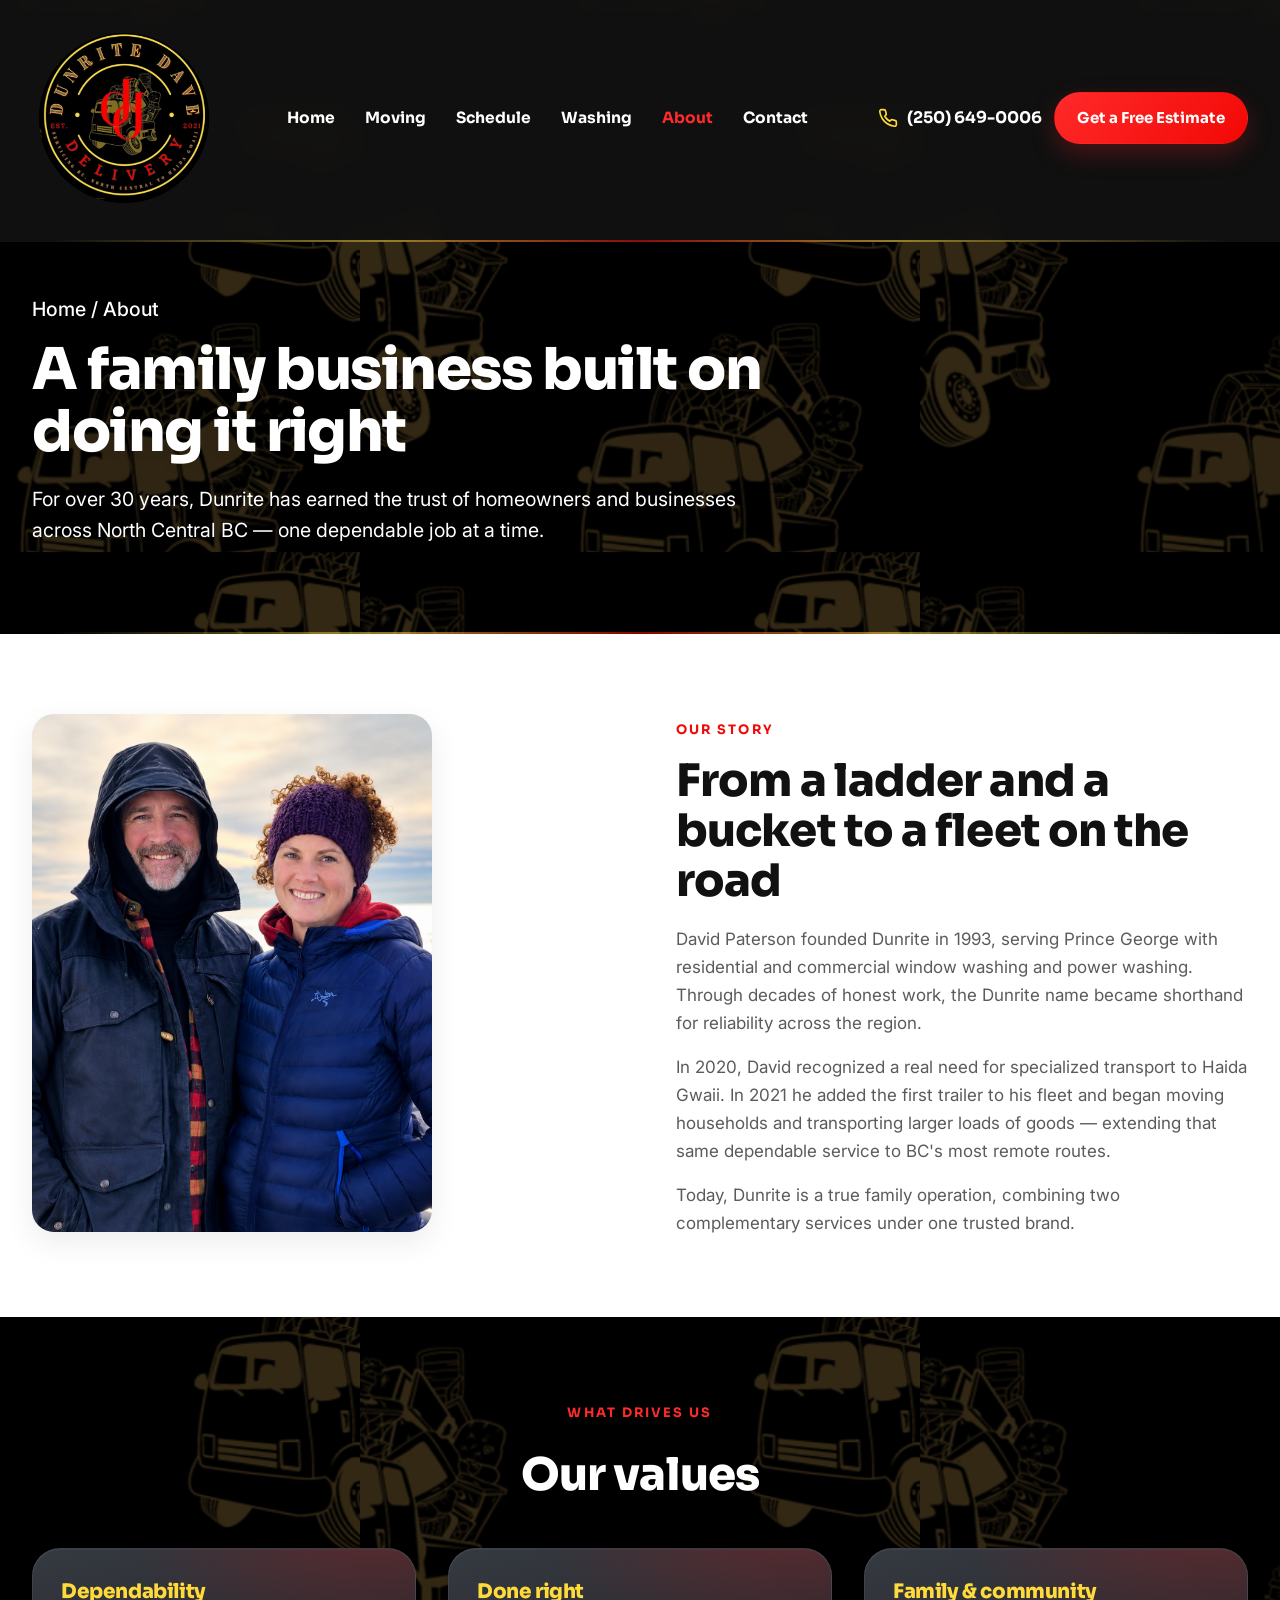
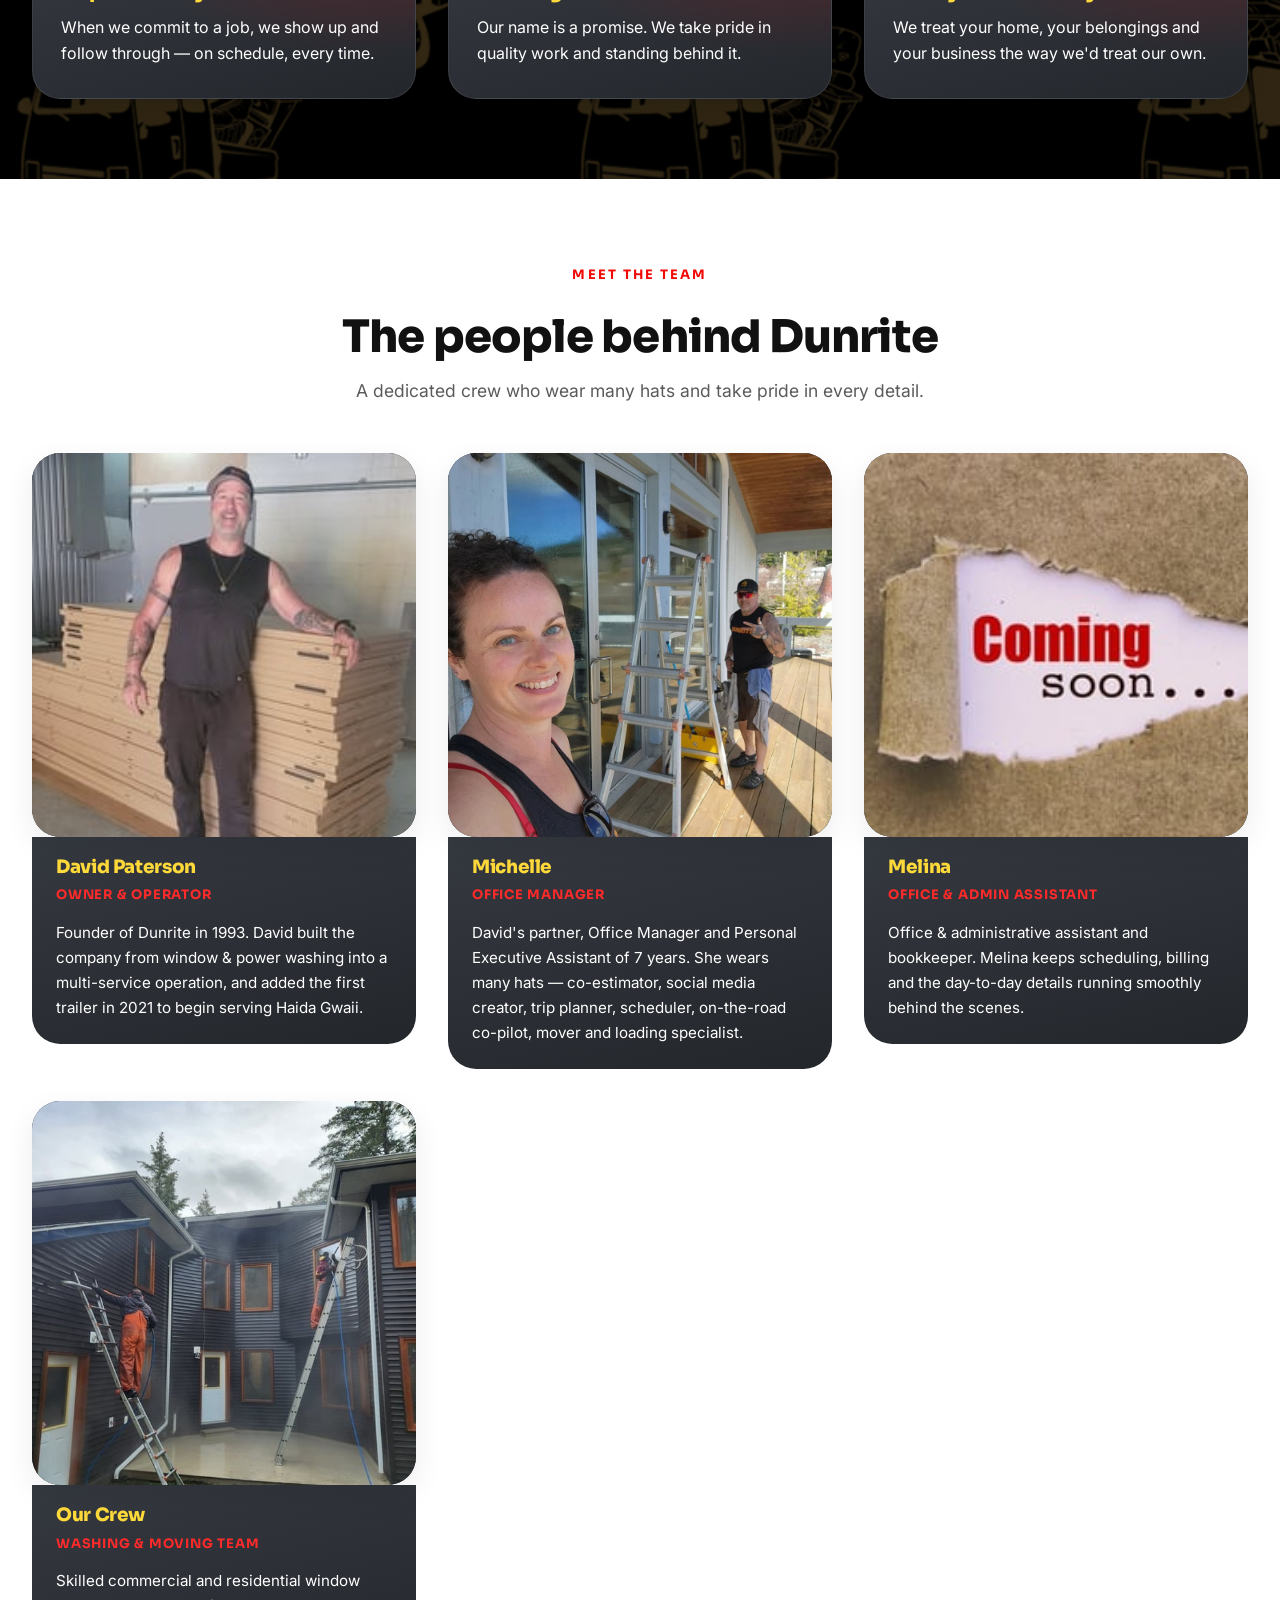
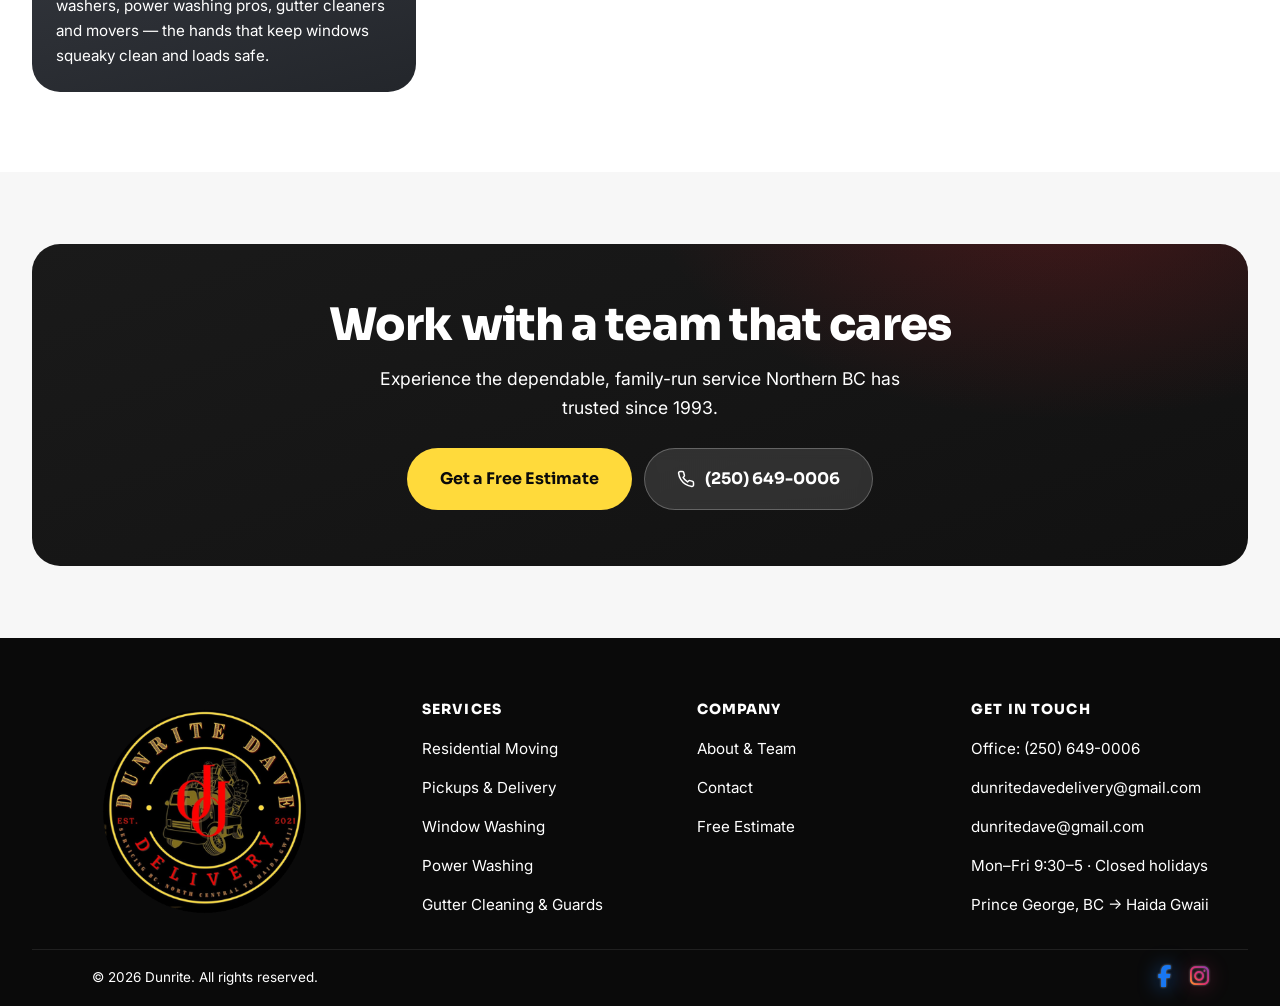
==== commit 6cc15d30: "Add schedule page with exact dates from dunritedave.ca. New Schedule nav tab and page listing June, " ====
--- a/about.html
+++ b/about.html
@@ -24,6 +24,7 @@
         <ul class="nav__links">
           <li><a href="index.html">Home</a></li>
           <li><a href="moving.html">Moving</a></li>
+          <li><a href="schedule.html">Schedule</a></li>
           <li><a href="washing.html">Washing</a></li>
           <li><a href="about.html" class="is-active">About</a></li>
           <li><a href="contact.html">Contact</a></li>
--- a/assets/css/styles.css
+++ b/assets/css/styles.css
@@ -47,6 +47,7 @@
   --logo-brand-crop: -16%;
   --logo-brand-frame-ratio: 0.92;
   --footer-logo-width: 219px;
+  --footer-logo-height: 219px;
 
   /* Charcoal card system */
   --charcoal-900: #23262b;
@@ -534,17 +535,48 @@
   flex-direction: column;
   gap: 16px;
 }
-.contact-split__social { grid-column: 1; margin-top: 0; }
+.contact-split__social { grid-column: 1; margin-top: 0; gap: 1.25rem; }
 .contact-split__social a {
-  width: 40px;
-  height: 40px;
-  border-radius: 11px;
-  display: grid;
-  place-items: center;
-  transition: background .25s, transform .25s;
-}
-.contact-split__social a:hover { transform: translateY(-2px); }
-.contact-split__social svg { width: 19px; height: 19px; }
+  display: inline-flex;
+  align-items: center;
+  justify-content: center;
+  width: auto;
+  height: auto;
+  padding: 0;
+  border-radius: 0;
+  background: none;
+  font-size: 1.5rem;
+  line-height: 1;
+  transition: filter .22s ease, transform .22s ease;
+}
+.contact-split__social a[aria-label="Facebook"] { color: #1877F2; }
+.contact-split__social a[aria-label="Facebook"]:hover {
+  filter: brightness(1.1);
+  transform: translateY(-2px);
+}
+.contact-split__social a[aria-label="Instagram"] i {
+  background: linear-gradient(
+    45deg,
+    #fdcf4e 0%,
+    #f77737 20%,
+    #e1306c 45%,
+    #c13584 70%,
+    #833ab4 100%
+  );
+  -webkit-background-clip: text;
+  background-clip: text;
+  -webkit-text-fill-color: transparent;
+  color: transparent;
+}
+.contact-split__social a[aria-label="Instagram"]:hover {
+  filter: brightness(1.1);
+  transform: translateY(-2px);
+}
+.contact-split__social a:focus-visible {
+  outline: 2px solid var(--teal);
+  outline-offset: 3px;
+  border-radius: 2px;
+}
 .contact-split__form {
   display: flex;
   flex-direction: column;
@@ -1055,6 +1087,28 @@
 body.page-about .cta-band { padding: 56px 48px; }
 body.page-about .eyebrow { font-size: 13px; letter-spacing: .16em; }
 
+/* ---------- Schedule page ---------- */
+body.page-schedule .schedule-note {
+  color: var(--slate);
+  font-size: 1.05rem;
+  line-height: 1.65;
+}
+body.page-schedule .schedule-months { align-items: stretch; gap: 28px; }
+body.page-schedule .schedule-month { height: 100%; }
+body.page-schedule .service-card .schedule-steps {
+  margin: 0;
+  padding-left: 1.25rem;
+  display: grid;
+  gap: 12px;
+  color: var(--text-on-dark);
+}
+body.page-schedule .service-card .schedule-steps li {
+  color: var(--text-on-dark);
+  font-size: .98rem;
+  line-height: 1.55;
+}
+body.page-schedule .service-card .schedule-steps strong { color: var(--gold); font-weight: 700; }
+
 /* ---------- Forms ---------- */
 .form { display: grid; gap: 16px; }
 .form .row { display: grid; grid-template-columns: 1fr 1fr; gap: 16px; }
@@ -1106,8 +1160,21 @@
 .footer { background: var(--ink-900); color: var(--text-on-dark); padding: 64px 0 18px; }
 .footer__grid { display: grid; grid-template-columns: 1.5fr 1fr 1fr 1.2fr; gap: 44px; align-items: start; }
 .footer__grid > div:first-child { display: flex; justify-content: center; align-items: center; }
-.footer__logo { width: fit-content; max-width: 100%; line-height: 0; }
-.footer__logo img { width: var(--footer-logo-width); max-width: 100%; height: auto; display: block; }
+.footer__logo {
+  width: var(--footer-logo-width);
+  max-width: 100%;
+  height: var(--footer-logo-height);
+  line-height: 0;
+  flex-shrink: 0;
+}
+.footer__logo img {
+  width: 100%;
+  height: 100%;
+  max-width: 100%;
+  object-fit: contain;
+  object-position: center;
+  display: block;
+}
 .footer h4 { color: #fff; font-size: 14px; letter-spacing: .08em; text-transform: uppercase; margin: 0 0 16px; font-family: 'Sora',sans-serif; }
 .footer ul { display: grid; gap: 11px; }
 .footer ul a, .footer ul span { color: var(--text-on-dark); font-size: .95rem; transition: color .2s; }
@@ -1150,15 +1217,50 @@
   padding: 0;
   border-radius: 0;
   background: none;
-  color: #fff;
-  font-size: 1.15rem;
+  font-size: 1.35rem;
   line-height: 1;
-  transition: color .22s ease;
-}
-.footer__bottom .footer__social a:hover {
+  transition: filter .22s ease;
+}
+.footer__bottom .footer__social a[aria-label="Facebook"] {
+  color: #1877F2;
+  filter:
+    drop-shadow(0 0 1px rgba(255, 255, 255, .5))
+    drop-shadow(0 2px 10px rgba(24, 119, 242, .7));
+}
+.footer__bottom .footer__social a[aria-label="Facebook"]:hover {
   background: none;
   transform: none;
-  color: var(--gold);
+  filter:
+    drop-shadow(0 0 2px rgba(255, 255, 255, .65))
+    drop-shadow(0 2px 14px rgba(24, 119, 242, .9))
+    brightness(1.08);
+}
+.footer__bottom .footer__social a[aria-label="Instagram"] {
+  filter:
+    drop-shadow(0 0 1px rgba(255, 255, 255, .4))
+    drop-shadow(0 2px 10px rgba(225, 48, 108, .45));
+}
+.footer__bottom .footer__social a[aria-label="Instagram"] i {
+  background: linear-gradient(
+    45deg,
+    #fdcf4e 0%,
+    #f77737 20%,
+    #e1306c 45%,
+    #c13584 70%,
+    #833ab4 100%
+  );
+  -webkit-background-clip: text;
+  background-clip: text;
+  -webkit-text-fill-color: transparent;
+  color: transparent;
+}
+.footer__bottom .footer__social a[aria-label="Instagram"]:hover {
+  background: none;
+  transform: none;
+  filter:
+    drop-shadow(0 0 2px rgba(255, 255, 255, .55))
+    drop-shadow(0 2px 14px rgba(225, 48, 108, .55))
+    brightness(1.08);
 }
 .footer__bottom .footer__social a:focus-visible {
   outline: 2px solid var(--gold);
